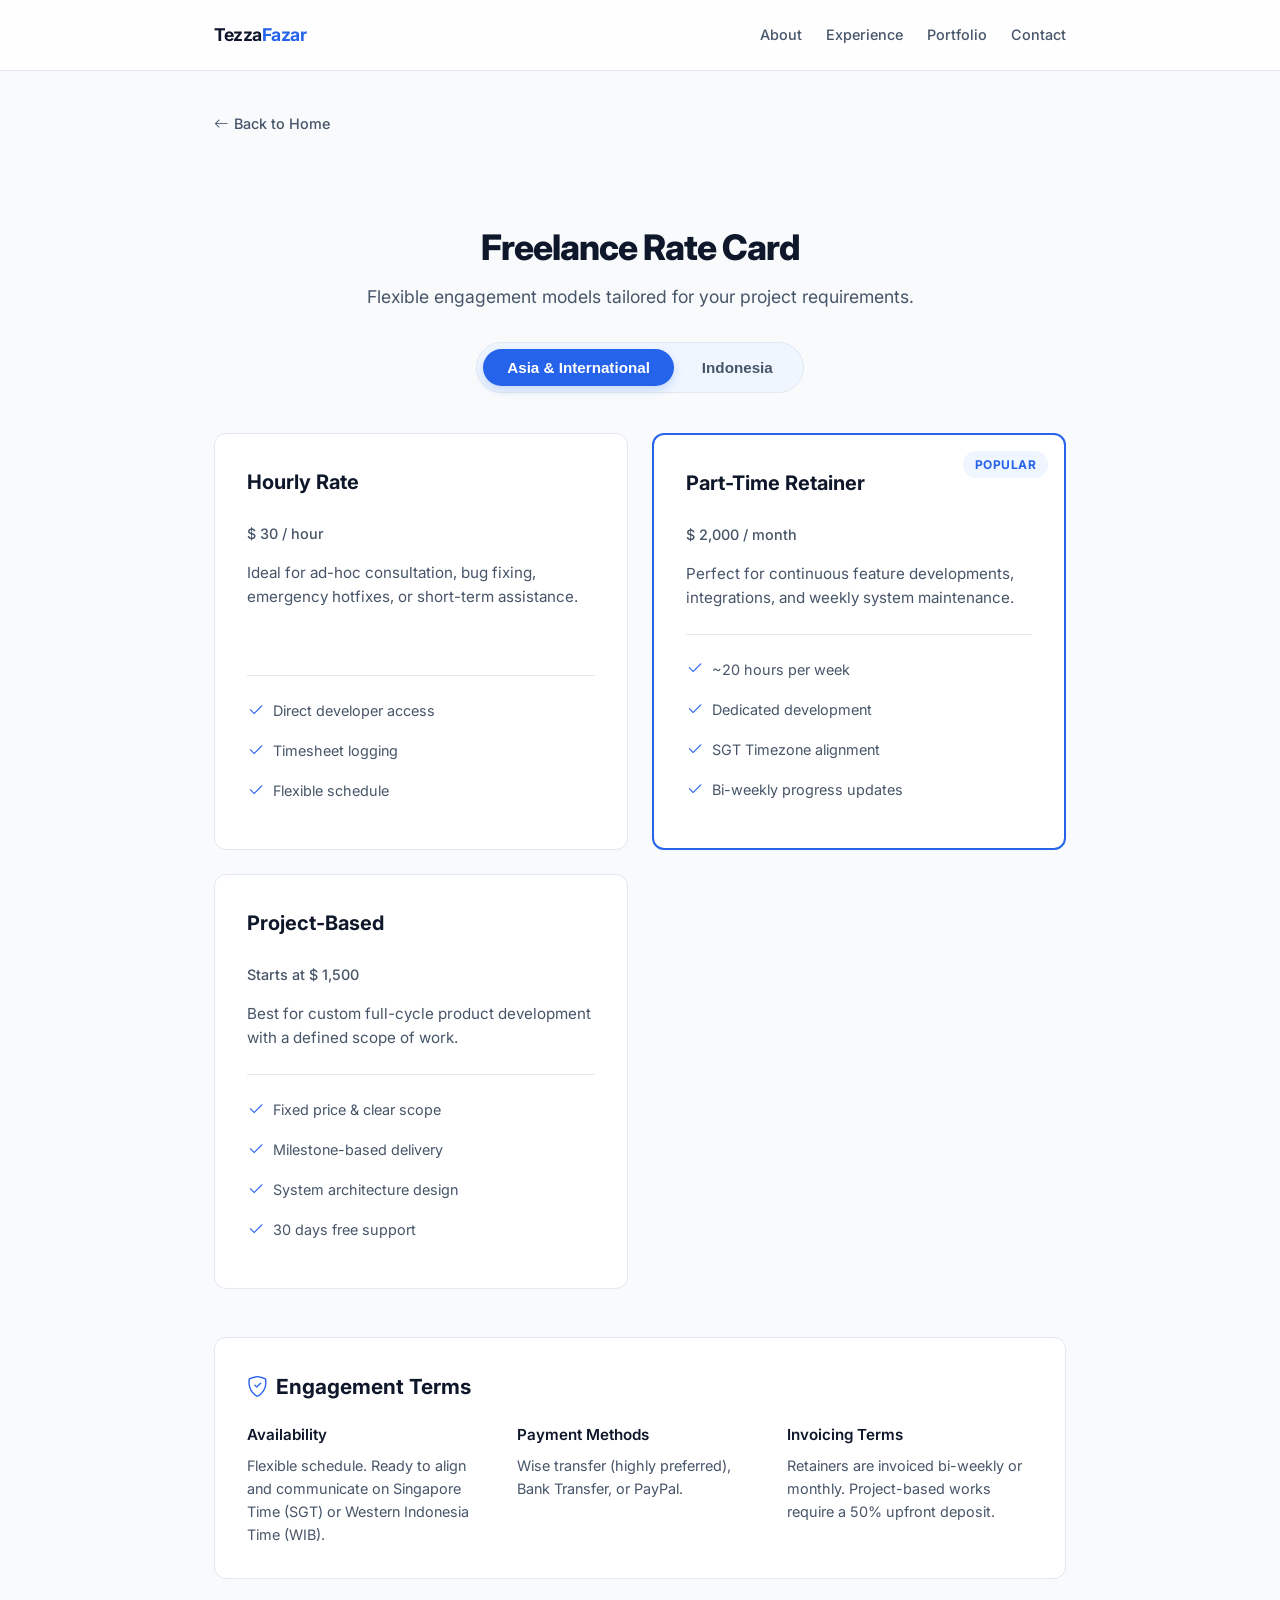
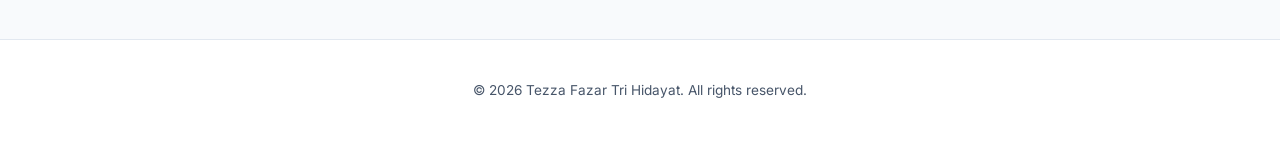
==== ratecard.html @ 1b805675 "Add interactive ratecard page with regional toggles (Indonesia & Asia/International)" ====
<!DOCTYPE html>
<html lang="en">

<head>
  <meta charset="utf-8">
  <meta content="width=device-width, initial-scale=1.0" name="viewport">

  <title>Rate Card | Tezza Fazar</title>
  <meta content="Freelance rates and engagement models for Tezza Fazar Tri Hidayat, Backend Software Engineer." name="description">

  <!-- Favicons -->
  <link href="assets/img/TF.png" rel="icon" type="image/png" />
  
  <!-- Google Fonts -->
  <link href="https://fonts.googleapis.com/css2?family=Inter:wght@300;400;500;600;700;800&display=swap" rel="stylesheet">

  <!-- Vendor CSS Files (for Icons) -->
  <link href="assets/vendor/bootstrap-icons/bootstrap-icons.css" rel="stylesheet">
  <link href="assets/vendor/boxicons/css/boxicons.min.css" rel="stylesheet">
  <link href="assets/vendor/remixicon/remixicon.css" rel="stylesheet">

  <!-- Main CSS File -->
  <link href="assets/css/style.css" rel="stylesheet">
  
  <style>
    .ratecard-header {
      padding: 60px 0 30px 0;
      text-align: center;
    }
    
    .ratecard-header h1 {
      font-size: 2.2rem;
      font-weight: 800;
      letter-spacing: -1px;
      margin-bottom: 8px;
    }
    
    .ratecard-header p {
      color: var(--text-muted);
      font-size: 1.1rem;
      max-width: 600px;
      margin: 0 auto;
    }

    /* Toggle Switch Wrapper */
    .toggle-container {
      display: flex;
      justify-content: center;
      margin-bottom: 40px;
    }

    .toggle-switch {
      background-color: var(--primary-light);
      border: 1px solid var(--border);
      padding: 6px;
      border-radius: 100px;
      display: flex;
      gap: 4px;
      position: relative;
    }

    .toggle-btn {
      border: none;
      background: none;
      padding: 10px 24px;
      font-size: 0.95rem;
      font-weight: 600;
      color: var(--text-muted);
      cursor: pointer;
      border-radius: 100px;
      transition: all 0.25s cubic-bezier(0.4, 0, 0.2, 1);
    }

    .toggle-btn.active {
      background-color: var(--primary);
      color: #ffffff;
      box-shadow: 0 4px 10px rgba(37, 99, 235, 0.2);
    }

    /* Pricing Section */
    .pricing-grid {
      display: grid;
      grid-template-columns: repeat(auto-fit, minmax(280px, 1fr));
      gap: 24px;
      margin-bottom: 48px;
    }

    .pricing-card {
      background-color: var(--bg-card);
      border: 1px solid var(--border);
      border-radius: var(--radius);
      padding: 32px;
      transition: all 0.3s ease;
      display: flex;
      flex-direction: column;
      position: relative;
      overflow: hidden;
    }

    .pricing-card:hover {
      transform: translateY(-4px);
      border-color: var(--primary);
      box-shadow: 0 12px 30px rgba(15, 23, 42, 0.05);
    }

    .pricing-card.popular {
      border: 2px solid var(--primary);
    }

    .popular-tag {
      position: absolute;
      top: 16px;
      right: 16px;
      background-color: var(--primary-light);
      color: var(--primary);
      font-size: 0.75rem;
      font-weight: 700;
      padding: 4px 12px;
      border-radius: 100px;
      text-transform: uppercase;
      letter-spacing: 0.5px;
    }

    .pricing-card h3 {
      font-size: 1.25rem;
      font-weight: 700;
      margin-bottom: 8px;
    }

    .pricing-card .price {
      font-size: 2rem;
      font-weight: 800;
      letter-spacing: -1px;
      color: var(--text-main);
      margin: 16px 0;
      display: flex;
      align-items: baseline;
      gap: 4px;
    }

    .pricing-card .price span {
      font-size: 0.9rem;
      font-weight: 500;
      color: var(--text-muted);
      letter-spacing: 0;
    }

    .pricing-card p.description {
      color: var(--text-muted);
      font-size: 0.95rem;
      margin-bottom: 24px;
      flex-grow: 1;
    }

    .pricing-card ul {
      list-style: none;
      padding: 0;
      margin: 0;
      border-top: 1px solid var(--border);
      padding-top: 20px;
    }

    .pricing-card ul li {
      font-size: 0.9rem;
      color: var(--text-muted);
      margin-bottom: 12px;
      display: flex;
      align-items: center;
      gap: 8px;
    }

    .pricing-card ul li i {
      color: var(--primary);
      font-size: 1.1rem;
    }

    /* Info Info Section */
    .terms-section {
      background-color: var(--bg-card);
      border: 1px solid var(--border);
      border-radius: var(--radius);
      padding: 32px;
      margin-bottom: 60px;
    }

    .terms-section h3 {
      font-size: 1.3rem;
      font-weight: 700;
      margin-bottom: 20px;
      display: flex;
      align-items: center;
      gap: 8px;
    }

    .terms-section h3 i {
      color: var(--primary);
    }

    .terms-grid {
      display: grid;
      grid-template-columns: repeat(auto-fit, minmax(220px, 1fr));
      gap: 24px;
    }

    .term-item h4 {
      font-size: 0.95rem;
      font-weight: 600;
      margin-bottom: 6px;
    }

    .term-item p {
      font-size: 0.9rem;
      color: var(--text-muted);
    }

    .back-btn {
      display: inline-flex;
      align-items: center;
      gap: 6px;
      font-size: 0.9rem;
      font-weight: 500;
      color: var(--text-muted);
      margin-bottom: 24px;
      transition: color 0.2s;
    }

    .back-btn:hover {
      color: var(--primary);
    }
  </style>
</head>

<body>

  <!-- ======= Header ======= -->
  <header>
    <div class="container nav-container">
      <a href="index.html" class="logo">Tezza<span>Fazar</span></a>
      <ul class="nav-links">
        <li><a class="nav-link" href="index.html#about">About</a></li>
        <li><a class="nav-link" href="index.html#resume">Experience</a></li>
        <li><a class="nav-link" href="index.html#portfolio">Portfolio</a></li>
        <li><a class="nav-link" href="index.html#contact">Contact</a></li>
      </ul>
    </div>
  </header>

  <main class="container" style="padding-top: 40px;">
    
    <a href="index.html" class="back-btn">
      <i class="bi bi-arrow-left"></i> Back to Home
    </a>

    <!-- Header -->
    <div class="ratecard-header">
      <h1>Freelance Rate Card</h1>
      <p>Flexible engagement models tailored for your project requirements.</p>
    </div>

    <!-- Region Toggle Switch -->
    <div class="toggle-container">
      <div class="toggle-switch">
        <button class="toggle-btn active" id="btn-asia" onclick="setRegion('asia')">Asia & International</button>
        <button class="toggle-btn" id="btn-id" onclick="setRegion('id')">Indonesia</button>
      </div>
    </div>

    <!-- Pricing Grid -->
    <div class="pricing-grid">
      <!-- Hourly -->
      <div class="pricing-card">
        <h3>Hourly Rate</h3>
        <div class="price">
          <span class="currency">$</span><span class="amount" id="price-hourly">30</span>
          <span class="period">/ hour</span>
        </div>
        <p class="description">Ideal for ad-hoc consultation, bug fixing, emergency hotfixes, or short-term assistance.</p>
        <ul>
          <li><i class="bi bi-check2"></i> <span id="lbl-h1">Direct developer access</span></li>
          <li><i class="bi bi-check2"></i> <span id="lbl-h2">Timesheet logging</span></li>
          <li><i class="bi bi-check2"></i> <span id="lbl-h3">Flexible schedule</span></li>
        </ul>
      </div>

      <!-- Part-Time Retainer -->
      <div class="pricing-card popular">
        <div class="popular-tag">Popular</div>
        <h3>Part-Time Retainer</h3>
        <div class="price">
          <span class="currency">$</span><span class="amount" id="price-parttime">2,000</span>
          <span class="period">/ month</span>
        </div>
        <p class="description">Perfect for continuous feature developments, integrations, and weekly system maintenance.</p>
        <ul>
          <li><i class="bi bi-check2"></i> <span id="lbl-p1">~20 hours per week</span></li>
          <li><i class="bi bi-check2"></i> <span id="lbl-p2">Dedicated development</span></li>
          <li><i class="bi bi-check2"></i> <span id="lbl-p3">SGT Timezone alignment</span></li>
          <li><i class="bi bi-check2"></i> <span id="lbl-p4">Bi-weekly progress updates</span></li>
        </ul>
      </div>

      <!-- Project-Based -->
      <div class="pricing-card">
        <h3>Project-Based</h3>
        <div class="price">
          <span class="currency">Starts at $</span><span class="amount" id="price-project">1,500</span>
          <span class="period"></span>
        </div>
        <p class="description">Best for custom full-cycle product development with a defined scope of work.</p>
        <ul>
          <li><i class="bi bi-check2"></i> <span id="lbl-f1">Fixed price & clear scope</span></li>
          <li><i class="bi bi-check2"></i> <span id="lbl-f2">Milestone-based delivery</span></li>
          <li><i class="bi bi-check2"></i> <span id="lbl-f3">System architecture design</span></li>
          <li><i class="bi bi-check2"></i> <span id="lbl-f4">30 days free support</span></li>
        </ul>
      </div>
    </div>

    <!-- Engagement Terms -->
    <div class="terms-section">
      <h3><i class="bi bi-shield-check"></i> Engagement Terms</h3>
      <div class="terms-grid">
        <div class="term-item">
          <h4>Availability</h4>
          <p id="term-avail">Flexible schedule. Ready to align and communicate on Singapore Time (SGT) or Western Indonesia Time (WIB).</p>
        </div>
        <div class="term-item">
          <h4>Payment Methods</h4>
          <p id="term-pay">Wise transfer (highly preferred), Bank Transfer, or PayPal.</p>
        </div>
        <div class="term-item">
          <h4>Invoicing Terms</h4>
          <p id="term-invoice">Retainers are invoiced bi-weekly or monthly. Project-based works require a 50% upfront deposit.</p>
        </div>
      </div>
    </div>

  </main>

  <!-- ======= Footer ======= -->
  <footer style="margin-top: auto;">
    <div class="container">
      <p>&copy; 2026 Tezza Fazar Tri Hidayat. All rights reserved.</p>
    </div>
  </footer>

  <script>
    const data = {
      asia: {
        currency: "$",
        hourly: "30",
        parttime: "2,000",
        project: "1,500",
        lblH1: "Direct developer access",
        lblH2: "Timesheet logging",
        lblH3: "Flexible schedule",
        lblP1: "~20 hours per week",
        lblP2: "Dedicated development",
        lblP3: "SGT Timezone alignment",
        lblP4: "Bi-weekly progress updates",
        lblF1: "Fixed price & clear scope",
        lblF2: "Milestone-based delivery",
        lblF3: "System architecture design",
        lblF4: "30 days free support",
        termAvail: "Flexible schedule. Ready to align and communicate on Singapore Time (SGT) or Western Indonesian Time (WIB).",
        termPay: "Wise transfer (highly preferred), Local Bank Transfer (SGD/USD), or PayPal.",
        termInvoice: "Retainers are invoiced bi-weekly or monthly. Project-based works require a 50% upfront deposit."
      },
      id: {
        currency: "Rp",
        hourly: "250.000",
        parttime: "15.000.000",
        project: "10.000.000",
        lblH1: "Akses langsung developer",
        lblH2: "Laporan jam kerja (Timesheet)",
        lblH3: "Jadwal kerja fleksibel",
        lblP1: "~20 jam per minggu",
        lblP2: "Dukungan berkelanjutan",
        lblP3: "WIB Timezone alignment",
        lblP4: "Laporan progres dwi-mingguan",
        lblF1: "Harga tetap & lingkup jelas",
        lblF2: "Pengiriman berbasis milestone",
        lblF3: "Desain arsitektur sistem",
        lblF4: "Garansi dukungan gratis 30 hari",
        termAvail: "Jadwal fleksibel. Siap berkolaborasi sesuai jam kerja Indonesia Barat (WIB).",
        termPay: "Transfer Bank Lokal (BCA/Mandiri) atau QRIS.",
        termInvoice: "Model retainer ditagih dwi-mingguan/bulanan. Project-based membutuhkan DP 50% di awal."
      }
    };

    function setRegion(region) {
      // Toggle active classes on buttons
      document.getElementById('btn-asia').classList.toggle('active', region === 'asia');
      document.getElementById('btn-id').classList.toggle('active', region === 'id');

      // Update currency and prices
      const currencyElements = document.querySelectorAll('.price .currency');
      currencyElements.forEach((el, index) => {
        if (index === 2) { // Project-based prefix currency
          el.innerText = region === 'asia' ? 'Starts at $' : 'Mulai Rp ';
        } else {
          el.innerText = data[region].currency + " ";
        }
      });
      
      document.getElementById('price-hourly').innerText = data[region].hourly;
      document.getElementById('price-parttime').innerText = data[region].parttime;
      document.getElementById('price-project').innerText = data[region].project;

      // Update card list labels
      document.getElementById('lbl-h1').innerText = data[region].lblH1;
      document.getElementById('lbl-h2').innerText = data[region].lblH2;
      document.getElementById('lbl-h3').innerText = data[region].lblH3;
      document.getElementById('lbl-p1').innerText = data[region].lblP1;
      document.getElementById('lbl-p2').innerText = data[region].lblP2;
      document.getElementById('lbl-p3').innerText = data[region].lblP3;
      document.getElementById('lbl-p4').innerText = data[region].lblP4;
      document.getElementById('lbl-f1').innerText = data[region].lblF1;
      document.getElementById('lbl-f2').innerText = data[region].lblF2;
      document.getElementById('lbl-f3').innerText = data[region].lblF3;
      document.getElementById('lbl-f4').innerText = data[region].lblF4;

      // Update terms details
      document.getElementById('term-avail').innerText = data[region].termAvail;
      document.getElementById('term-pay').innerText = data[region].termPay;
      document.getElementById('term-invoice').innerText = data[region].termInvoice;
    }
  </script>
</body>

</html>
---- assets/css/style.css ----
html {
  scroll-behavior: smooth;
  scroll-padding-top: 90px; /* Offset for sticky header (70px header + 20px padding) */
}

:root {
  --bg-main: #f8fafc;
  --bg-card: #ffffff;
  --text-main: #0f172a;
  --text-muted: #475569;
  --primary: #2563eb; /* Royal Blue */
  --primary-light: #eff6ff;
  --border: #e2e8f0;
  --border-hover: #cbd5e1;
  --radius: 12px;
  --font-sans: 'Inter', -apple-system, BlinkMacSystemFont, "Segoe UI", Roboto, sans-serif;
}

* {
  box-sizing: border-box;
  margin: 0;
  padding: 0;
}

body {
  font-family: var(--font-sans);
  background-color: var(--bg-main);
  color: var(--text-main);
  line-height: 1.6;
  -webkit-font-smoothing: antialiased;
}

a {
  color: inherit;
  text-decoration: none;
  transition: all 0.2s ease;
}

/* Container */
.container {
  max-width: 900px;
  margin: 0 auto;
  padding: 0 24px;
}

/* Header & Nav */
header {
  border-bottom: 1px solid var(--border);
  background-color: rgba(255, 255, 255, 0.8);
  backdrop-filter: blur(8px);
  position: sticky;
  top: 0;
  z-index: 100;
}

.nav-container {
  display: flex;
  justify-content: space-between;
  align-items: center;
  height: 70px;
}

.logo {
  font-size: 1.1rem;
  font-weight: 700;
  letter-spacing: -0.5px;
}

.logo span {
  color: var(--primary);
}

.nav-links {
  display: flex;
  gap: 24px;
  list-style: none;
}

.nav-link {
  font-size: 0.9rem;
  font-weight: 500;
  color: var(--text-muted);
}

.nav-link:hover, .nav-link.active {
  color: var(--primary);
}

/* Hero Section */
.hero {
  padding: 90px 0 60px 0;
}

.hero h1 {
  font-size: 2.8rem;
  font-weight: 800;
  letter-spacing: -1.5px;
  line-height: 1.15;
  margin-bottom: 16px;
}

.hero h2 {
  font-size: 1.35rem;
  font-weight: 500;
  color: var(--text-muted);
  margin-bottom: 24px;
}

.hero h2 span {
  color: var(--primary);
  font-weight: 600;
}

.hero p {
  font-size: 1.1rem;
  color: var(--text-muted);
  max-width: 680px;
  margin-bottom: 32px;
}

.social-links {
  display: flex;
  gap: 12px;
}

.social-btn {
  display: flex;
  align-items: center;
  justify-content: center;
  width: 40px;
  height: 40px;
  border-radius: 50%;
  border: 1px solid var(--border);
  background: var(--bg-card);
  color: var(--text-muted);
  font-size: 1.1rem;
}

.social-btn:hover {
  border-color: var(--primary);
  color: var(--primary);
  background: var(--primary-light);
  transform: translateY(-2px);
}

/* Section General */
section {
  padding: 60px 0;
}

.section-title {
  font-size: 1.5rem;
  font-weight: 700;
  letter-spacing: -0.5px;
  margin-bottom: 32px;
  display: flex;
  align-items: center;
  gap: 8px;
}

.section-title::after {
  content: "";
  flex-grow: 1;
  height: 1px;
  background-color: var(--border);
}

/* About / Expertise Grid */
.expertise-grid {
  display: grid;
  grid-template-columns: repeat(auto-fit, minmax(260px, 1fr));
  gap: 20px;
  margin-top: 24px;
}

.expertise-card {
  background: var(--bg-card);
  border: 1px solid var(--border);
  border-radius: var(--radius);
  padding: 24px;
  transition: all 0.2s ease;
}

.expertise-card:hover {
  border-color: var(--border-hover);
  box-shadow: 0 4px 12px rgba(0, 0, 0, 0.03);
}

.expertise-card i {
  font-size: 1.5rem;
  color: var(--primary);
  margin-bottom: 16px;
  display: inline-block;
}

.expertise-card h3 {
  font-size: 1.1rem;
  font-weight: 650;
  margin-bottom: 8px;
}

.expertise-card p {
  font-size: 0.9rem;
  color: var(--text-muted);
}

/* Experience / Timeline */
.timeline {
  display: flex;
  flex-direction: column;
  gap: 32px;
  position: relative;
}

.timeline::before {
  content: "";
  position: absolute;
  left: 16px;
  top: 8px;
  bottom: 8px;
  width: 1px;
  background-color: var(--border);
}

.timeline-item {
  position: relative;
  padding-left: 48px;
}

.timeline-marker {
  position: absolute;
  left: 10px;
  top: 6px;
  width: 13px;
  height: 13px;
  border-radius: 50%;
  background-color: var(--bg-main);
  border: 3px solid var(--primary);
  z-index: 2;
}

.timeline-header {
  display: flex;
  justify-content: space-between;
  align-items: flex-start;
  flex-wrap: wrap;
  gap: 8px;
  margin-bottom: 12px;
}

.timeline-title h3 {
  font-size: 1.15rem;
  font-weight: 700;
}

.timeline-title p {
  font-size: 0.95rem;
  color: var(--text-muted);
  font-weight: 500;
}

.timeline-date {
  font-size: 0.85rem;
  font-weight: 600;
  color: var(--primary);
  background-color: var(--primary-light);
  padding: 4px 12px;
  border-radius: 100px;
}

.timeline-content ul {
  list-style-type: none;
  display: flex;
  flex-direction: column;
  gap: 8px;
}

.timeline-content li {
  font-size: 0.95rem;
  color: var(--text-muted);
  position: relative;
  padding-left: 18px;
}

.timeline-content li::before {
  content: "•";
  position: absolute;
  left: 0;
  color: var(--primary);
  font-weight: bold;
}

/* Portfolio Grid */
.portfolio-filters {
  display: flex;
  gap: 8px;
  flex-wrap: wrap;
  margin-bottom: 24px;
}

.filter-btn {
  background: var(--bg-card);
  border: 1px solid var(--border);
  padding: 8px 16px;
  border-radius: 100px;
  font-size: 0.85rem;
  font-weight: 500;
  color: var(--text-muted);
  cursor: pointer;
  transition: all 0.2s ease;
}

.filter-btn:hover, .filter-btn.active {
  background-color: var(--primary);
  color: #ffffff;
  border-color: var(--primary);
}

.portfolio-grid {
  display: grid;
  grid-template-columns: repeat(auto-fit, minmax(280px, 1fr));
  gap: 20px;
}

.portfolio-card {
  background: var(--bg-card);
  border: 1px solid var(--border);
  border-radius: var(--radius);
  padding: 24px;
  display: flex;
  flex-direction: column;
  height: 100%;
  transition: all 0.2s ease;
}

.portfolio-card:hover {
  border-color: var(--border-hover);
  box-shadow: 0 6px 16px rgba(0, 0, 0, 0.04);
  transform: translateY(-2px);
}

.portfolio-card h3 {
  font-size: 1.15rem;
  font-weight: 700;
  margin-bottom: 8px;
}

.portfolio-card p {
  font-size: 0.9rem;
  color: var(--text-muted);
  flex-grow: 1;
  margin-bottom: 20px;
}

.portfolio-tags {
  display: flex;
  flex-wrap: wrap;
  gap: 6px;
}

.portfolio-tag {
  font-size: 0.75rem;
  font-weight: 600;
  background-color: var(--bg-main);
  border: 1px solid var(--border);
  color: var(--text-muted);
  padding: 4px 10px;
  border-radius: 4px;
  text-transform: uppercase;
}

/* Contact Section */
.contact-grid {
  display: grid;
  grid-template-columns: repeat(auto-fit, minmax(220px, 1fr));
  gap: 20px;
}

.contact-card {
  background: var(--bg-card);
  border: 1px solid var(--border);
  border-radius: var(--radius);
  padding: 24px;
  text-align: center;
  transition: all 0.2s ease;
}

.contact-card:hover {
  border-color: var(--border-hover);
  box-shadow: 0 4px 12px rgba(0, 0, 0, 0.03);
}

.contact-card i {
  font-size: 1.5rem;
  color: var(--primary);
  margin-bottom: 12px;
  display: inline-block;
}

.contact-card h3 {
  font-size: 1rem;
  font-weight: 600;
  margin-bottom: 4px;
}

.contact-card p {
  font-size: 0.9rem;
  color: var(--text-muted);
}

/* Footer */
footer {
  border-top: 1px solid var(--border);
  padding: 40px 0;
  background: var(--bg-card);
  text-align: center;
  font-size: 0.85rem;
  color: var(--text-muted);
}

/* Responsive */
@media (max-width: 768px) {
  .hero h1 {
    font-size: 2.2rem;
  }
  .timeline::before {
    left: 12px;
  }
  .timeline-item {
    padding-left: 36px;
  }
  .timeline-marker {
    left: 6px;
  }
  .timeline-header {
    flex-direction: column;
    align-items: flex-start;
    gap: 4px;
  }
  .timeline-date {
    align-self: flex-start;
  }
}
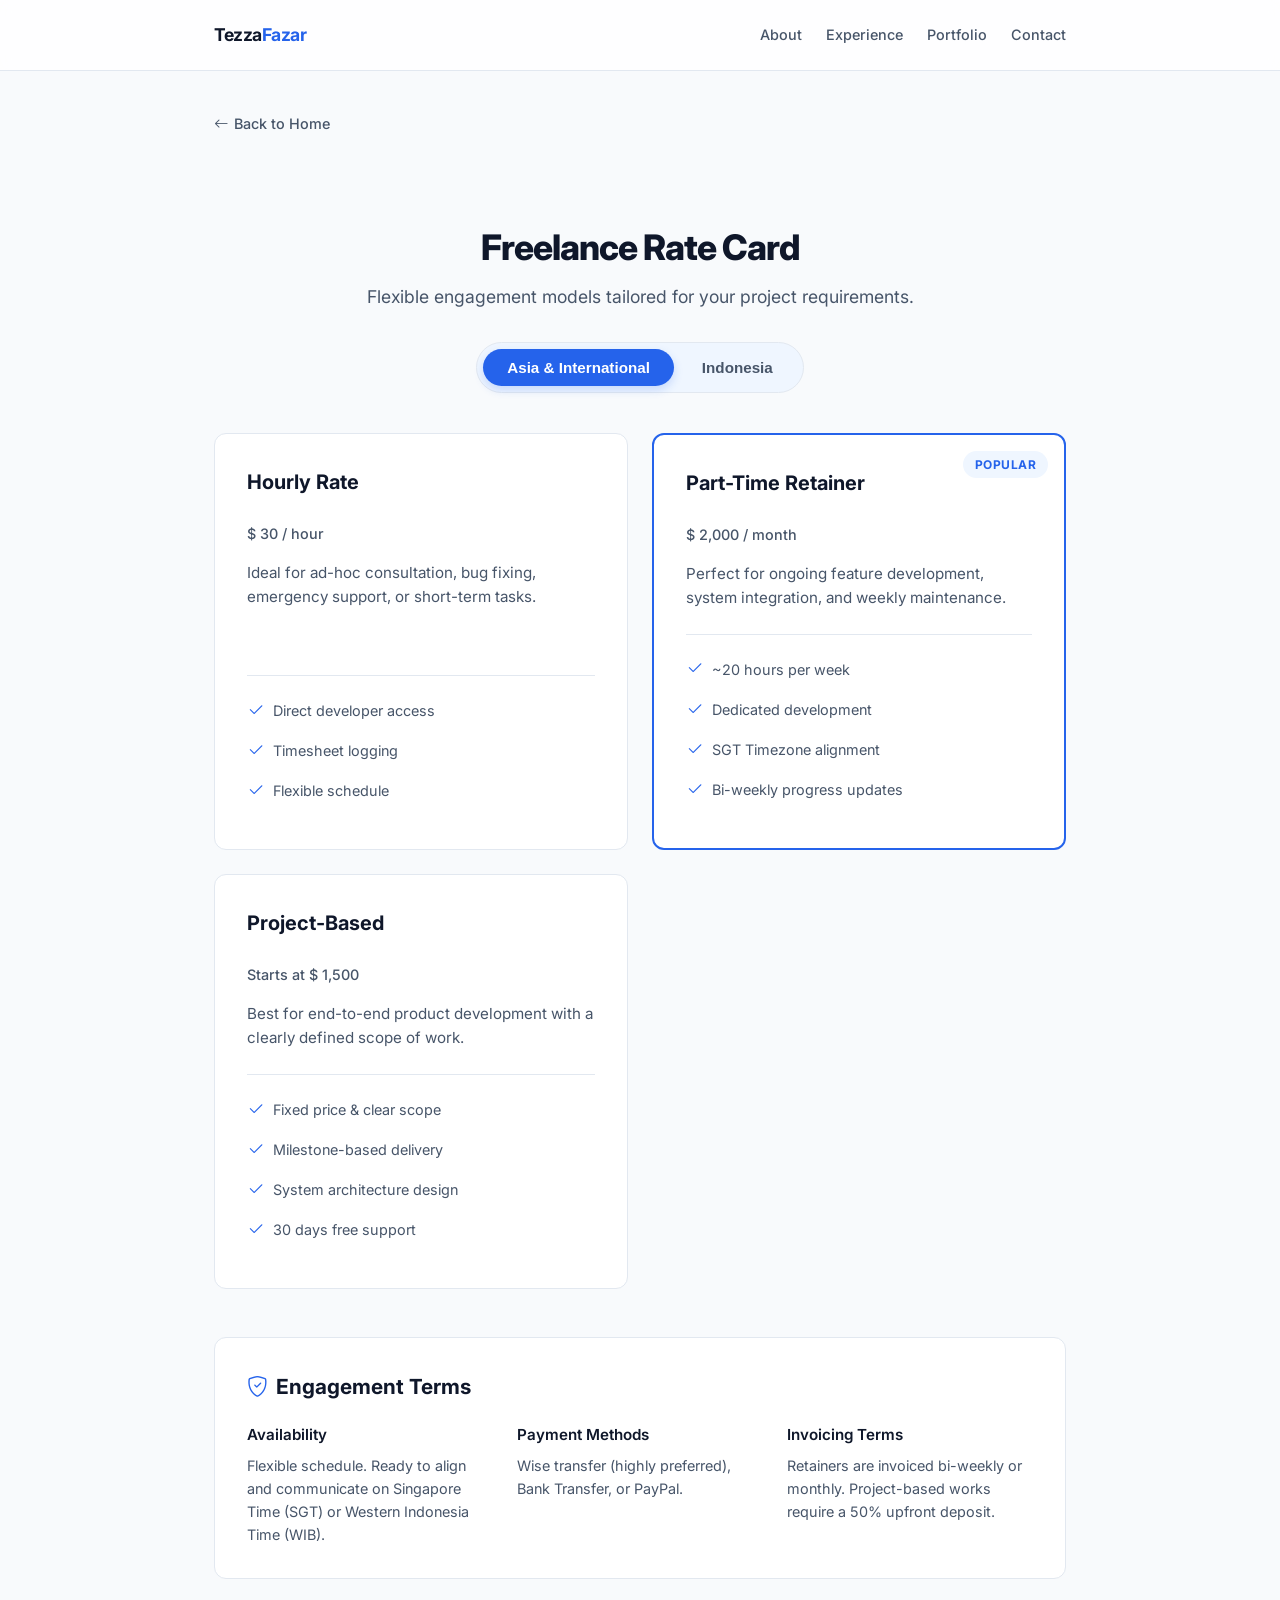
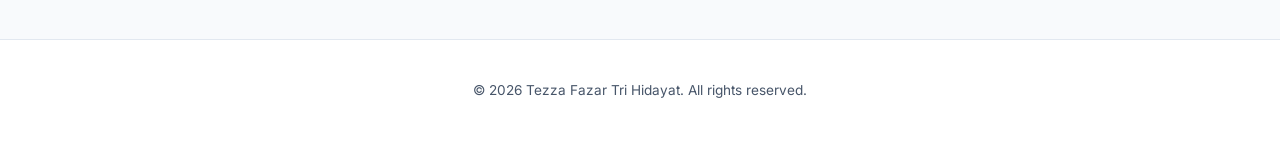
==== commit 70d44904: "Align card dividers using flexbox and translate descriptions dynamically" ====
--- a/ratecard.html
+++ b/ratecard.html
@@ -149,13 +149,12 @@
       color: var(--text-muted);
       font-size: 0.95rem;
       margin-bottom: 24px;
-      flex-grow: 1;
     }
 
     .pricing-card ul {
       list-style: none;
       padding: 0;
-      margin: 0;
+      margin-top: auto;
       border-top: 1px solid var(--border);
       padding-top: 20px;
     }
@@ -274,7 +273,7 @@
           <span class="currency">$</span><span class="amount" id="price-hourly">30</span>
           <span class="period">/ hour</span>
         </div>
-        <p class="description">Ideal for ad-hoc consultation, bug fixing, emergency hotfixes, or short-term assistance.</p>
+        <p class="description" id="desc-hourly">Ideal for ad-hoc consultation, bug fixing, emergency support, or short-term tasks.</p>
         <ul>
           <li><i class="bi bi-check2"></i> <span id="lbl-h1">Direct developer access</span></li>
           <li><i class="bi bi-check2"></i> <span id="lbl-h2">Timesheet logging</span></li>
@@ -290,7 +289,7 @@
           <span class="currency">$</span><span class="amount" id="price-parttime">2,000</span>
           <span class="period">/ month</span>
         </div>
-        <p class="description">Perfect for continuous feature developments, integrations, and weekly system maintenance.</p>
+        <p class="description" id="desc-parttime">Perfect for ongoing feature development, system integration, and weekly maintenance.</p>
         <ul>
           <li><i class="bi bi-check2"></i> <span id="lbl-p1">~20 hours per week</span></li>
           <li><i class="bi bi-check2"></i> <span id="lbl-p2">Dedicated development</span></li>
@@ -306,7 +305,7 @@
           <span class="currency">Starts at $</span><span class="amount" id="price-project">1,500</span>
           <span class="period"></span>
         </div>
-        <p class="description">Best for custom full-cycle product development with a defined scope of work.</p>
+        <p class="description" id="desc-project">Best for end-to-end product development with a clearly defined scope of work.</p>
         <ul>
           <li><i class="bi bi-check2"></i> <span id="lbl-f1">Fixed price & clear scope</span></li>
           <li><i class="bi bi-check2"></i> <span id="lbl-f2">Milestone-based delivery</span></li>
@@ -351,6 +350,9 @@
         hourly: "30",
         parttime: "2,000",
         project: "1,500",
+        descHourly: "Ideal for ad-hoc consultation, bug fixing, emergency support, or short-term tasks.",
+        descParttime: "Perfect for ongoing feature development, system integration, and weekly maintenance.",
+        descProject: "Best for end-to-end product development with a clearly defined scope of work.",
         lblH1: "Direct developer access",
         lblH2: "Timesheet logging",
         lblH3: "Flexible schedule",
@@ -371,6 +373,9 @@
         hourly: "250.000",
         parttime: "15.000.000",
         project: "10.000.000",
+        descHourly: "Cocok untuk konsultasi ad-hoc, perbaikan bug, penanganan darurat, atau tugas jangka pendek.",
+        descParttime: "Sangat pas untuk pengembangan fitur berkelanjutan, integrasi sistem, dan pemeliharaan rutin.",
+        descProject: "Terbaik untuk pengembangan produk lengkap dari awal dengan ruang lingkup yang jelas.",
         lblH1: "Akses langsung developer",
         lblH2: "Laporan jam kerja (Timesheet)",
         lblH3: "Jadwal kerja fleksibel",
@@ -407,6 +412,11 @@
       document.getElementById('price-parttime').innerText = data[region].parttime;
       document.getElementById('price-project').innerText = data[region].project;
 
+      // Update descriptions
+      document.getElementById('desc-hourly').innerText = data[region].descHourly;
+      document.getElementById('desc-parttime').innerText = data[region].descParttime;
+      document.getElementById('desc-project').innerText = data[region].descProject;
+
       // Update card list labels
       document.getElementById('lbl-h1').innerText = data[region].lblH1;
       document.getElementById('lbl-h2').innerText = data[region].lblH2;
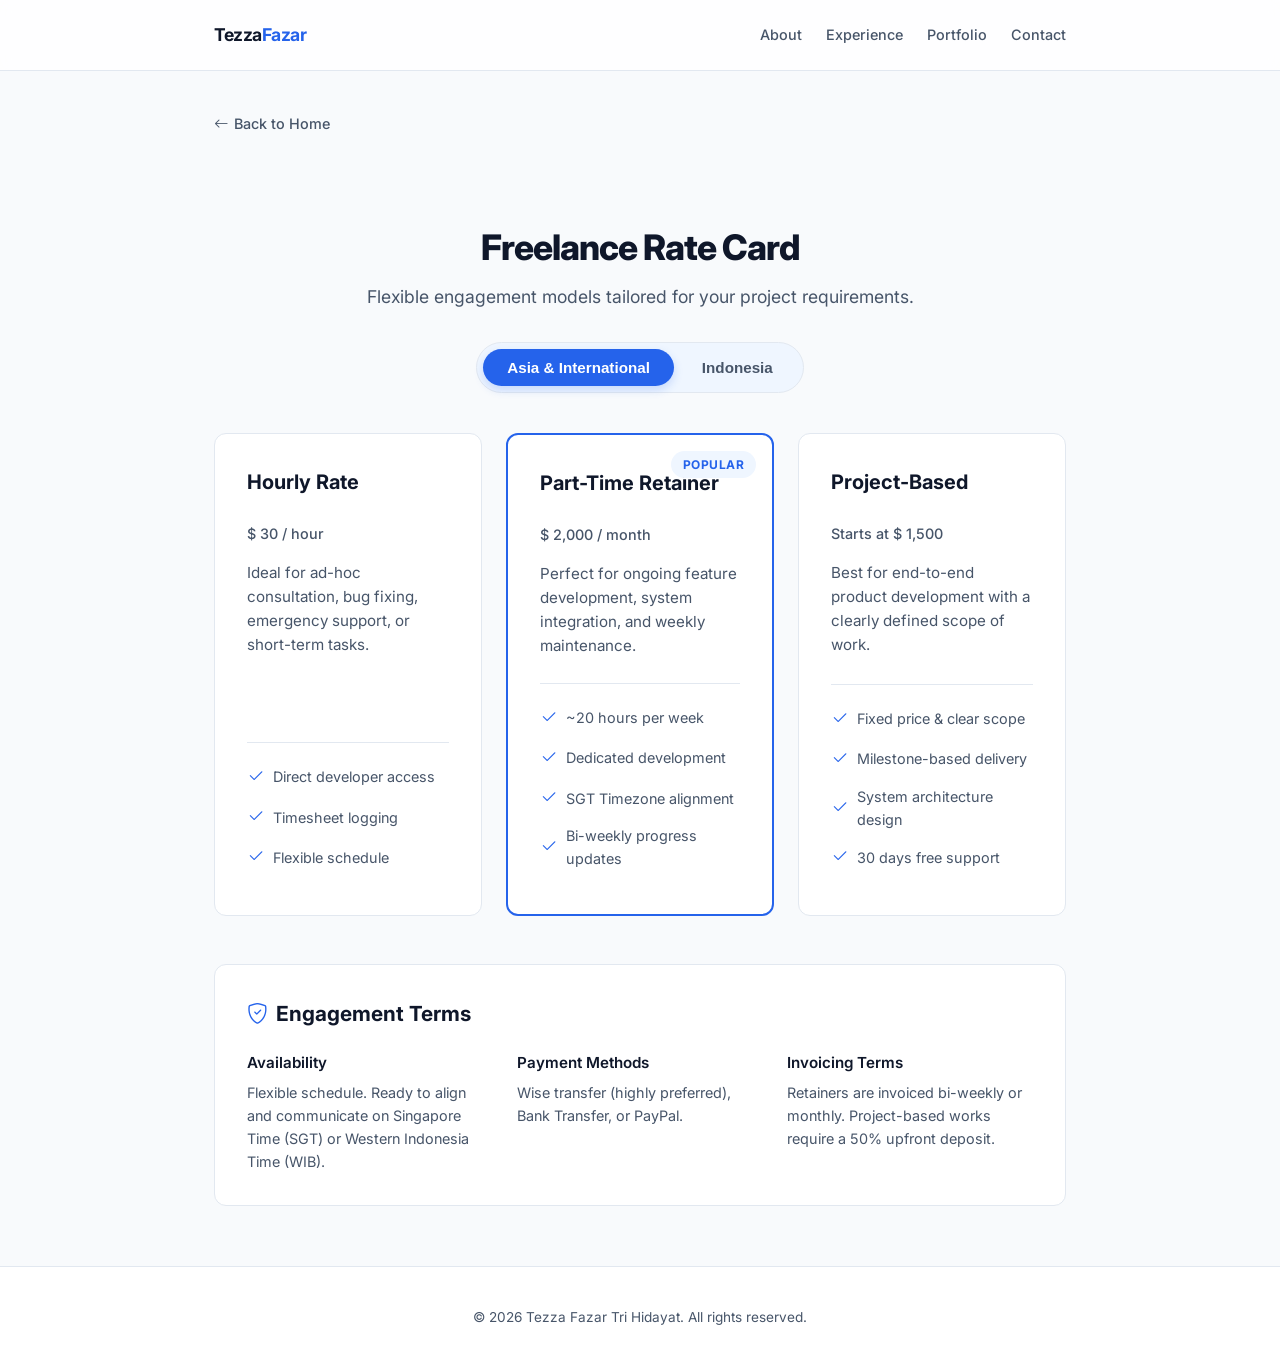
==== commit c66adf43: "Fix card alignment and layout wrap using card-top wrapper and media query" ====
--- a/ratecard.html
+++ b/ratecard.html
@@ -77,12 +77,17 @@
       box-shadow: 0 4px 10px rgba(37, 99, 235, 0.2);
     }
 
-    /* Pricing Section */
     .pricing-grid {
       display: grid;
       grid-template-columns: repeat(auto-fit, minmax(280px, 1fr));
       gap: 24px;
       margin-bottom: 48px;
+    }
+
+    @media (min-width: 768px) {
+      .pricing-grid {
+        grid-template-columns: repeat(3, 1fr);
+      }
     }
 
     .pricing-card {
@@ -145,6 +150,12 @@
       letter-spacing: 0;
     }
 
+    .card-top {
+      display: flex;
+      flex-direction: column;
+      flex-grow: 1;
+    }
+
     .pricing-card p.description {
       color: var(--text-muted);
       font-size: 0.95rem;
@@ -154,7 +165,6 @@
     .pricing-card ul {
       list-style: none;
       padding: 0;
-      margin-top: auto;
       border-top: 1px solid var(--border);
       padding-top: 20px;
     }
@@ -268,12 +278,14 @@
     <div class="pricing-grid">
       <!-- Hourly -->
       <div class="pricing-card">
-        <h3>Hourly Rate</h3>
-        <div class="price">
-          <span class="currency">$</span><span class="amount" id="price-hourly">30</span>
-          <span class="period">/ hour</span>
-        </div>
-        <p class="description" id="desc-hourly">Ideal for ad-hoc consultation, bug fixing, emergency support, or short-term tasks.</p>
+        <div class="card-top">
+          <h3>Hourly Rate</h3>
+          <div class="price">
+            <span class="currency">$</span><span class="amount" id="price-hourly">30</span>
+            <span class="period">/ hour</span>
+          </div>
+          <p class="description" id="desc-hourly">Ideal for ad-hoc consultation, bug fixing, emergency support, or short-term tasks.</p>
+        </div>
         <ul>
           <li><i class="bi bi-check2"></i> <span id="lbl-h1">Direct developer access</span></li>
           <li><i class="bi bi-check2"></i> <span id="lbl-h2">Timesheet logging</span></li>
@@ -284,12 +296,14 @@
       <!-- Part-Time Retainer -->
       <div class="pricing-card popular">
         <div class="popular-tag">Popular</div>
-        <h3>Part-Time Retainer</h3>
-        <div class="price">
-          <span class="currency">$</span><span class="amount" id="price-parttime">2,000</span>
-          <span class="period">/ month</span>
-        </div>
-        <p class="description" id="desc-parttime">Perfect for ongoing feature development, system integration, and weekly maintenance.</p>
+        <div class="card-top">
+          <h3>Part-Time Retainer</h3>
+          <div class="price">
+            <span class="currency">$</span><span class="amount" id="price-parttime">2,000</span>
+            <span class="period">/ month</span>
+          </div>
+          <p class="description" id="desc-parttime">Perfect for ongoing feature development, system integration, and weekly maintenance.</p>
+        </div>
         <ul>
           <li><i class="bi bi-check2"></i> <span id="lbl-p1">~20 hours per week</span></li>
           <li><i class="bi bi-check2"></i> <span id="lbl-p2">Dedicated development</span></li>
@@ -300,12 +314,14 @@
 
       <!-- Project-Based -->
       <div class="pricing-card">
-        <h3>Project-Based</h3>
-        <div class="price">
-          <span class="currency">Starts at $</span><span class="amount" id="price-project">1,500</span>
-          <span class="period"></span>
-        </div>
-        <p class="description" id="desc-project">Best for end-to-end product development with a clearly defined scope of work.</p>
+        <div class="card-top">
+          <h3>Project-Based</h3>
+          <div class="price">
+            <span class="currency">Starts at $</span><span class="amount" id="price-project">1,500</span>
+            <span class="period"></span>
+          </div>
+          <p class="description" id="desc-project">Best for end-to-end product development with a clearly defined scope of work.</p>
+        </div>
         <ul>
           <li><i class="bi bi-check2"></i> <span id="lbl-f1">Fixed price & clear scope</span></li>
           <li><i class="bi bi-check2"></i> <span id="lbl-f2">Milestone-based delivery</span></li>
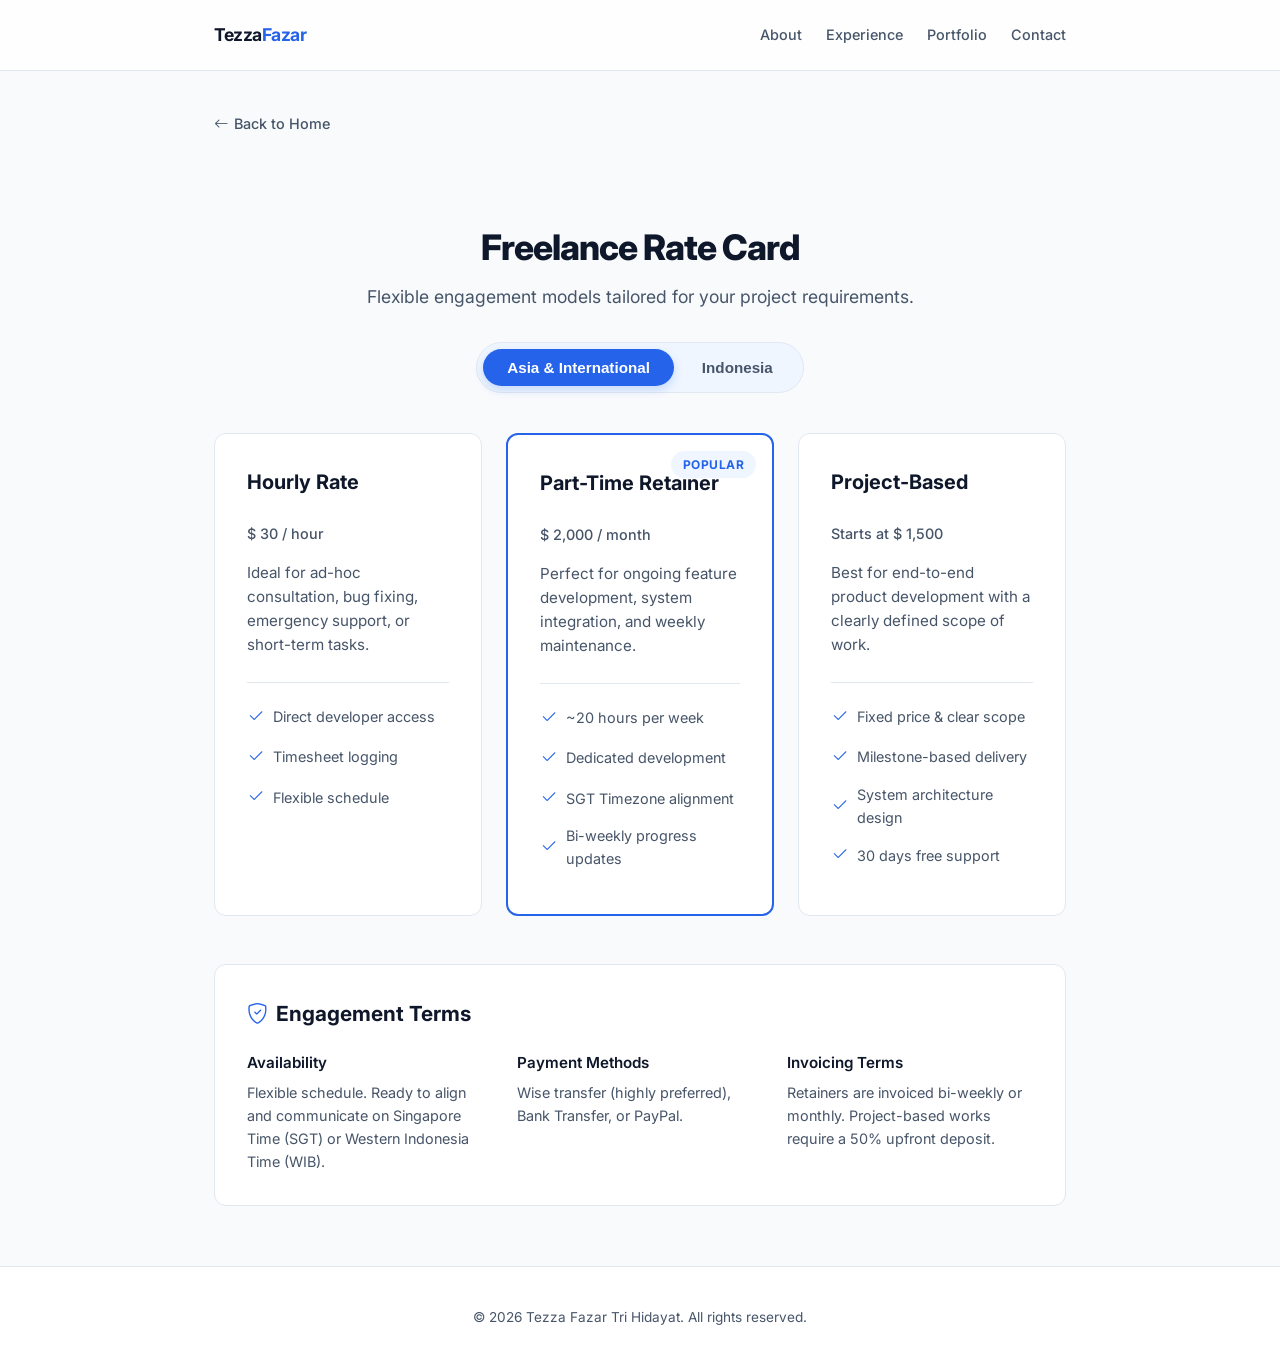
==== commit c7c350d4: "Align card dividers by moving flex-grow to the ul element" ====
--- a/ratecard.html
+++ b/ratecard.html
@@ -153,7 +153,6 @@
     .card-top {
       display: flex;
       flex-direction: column;
-      flex-grow: 1;
     }
 
     .pricing-card p.description {
@@ -165,6 +164,7 @@
     .pricing-card ul {
       list-style: none;
       padding: 0;
+      flex-grow: 1;
       border-top: 1px solid var(--border);
       padding-top: 20px;
     }
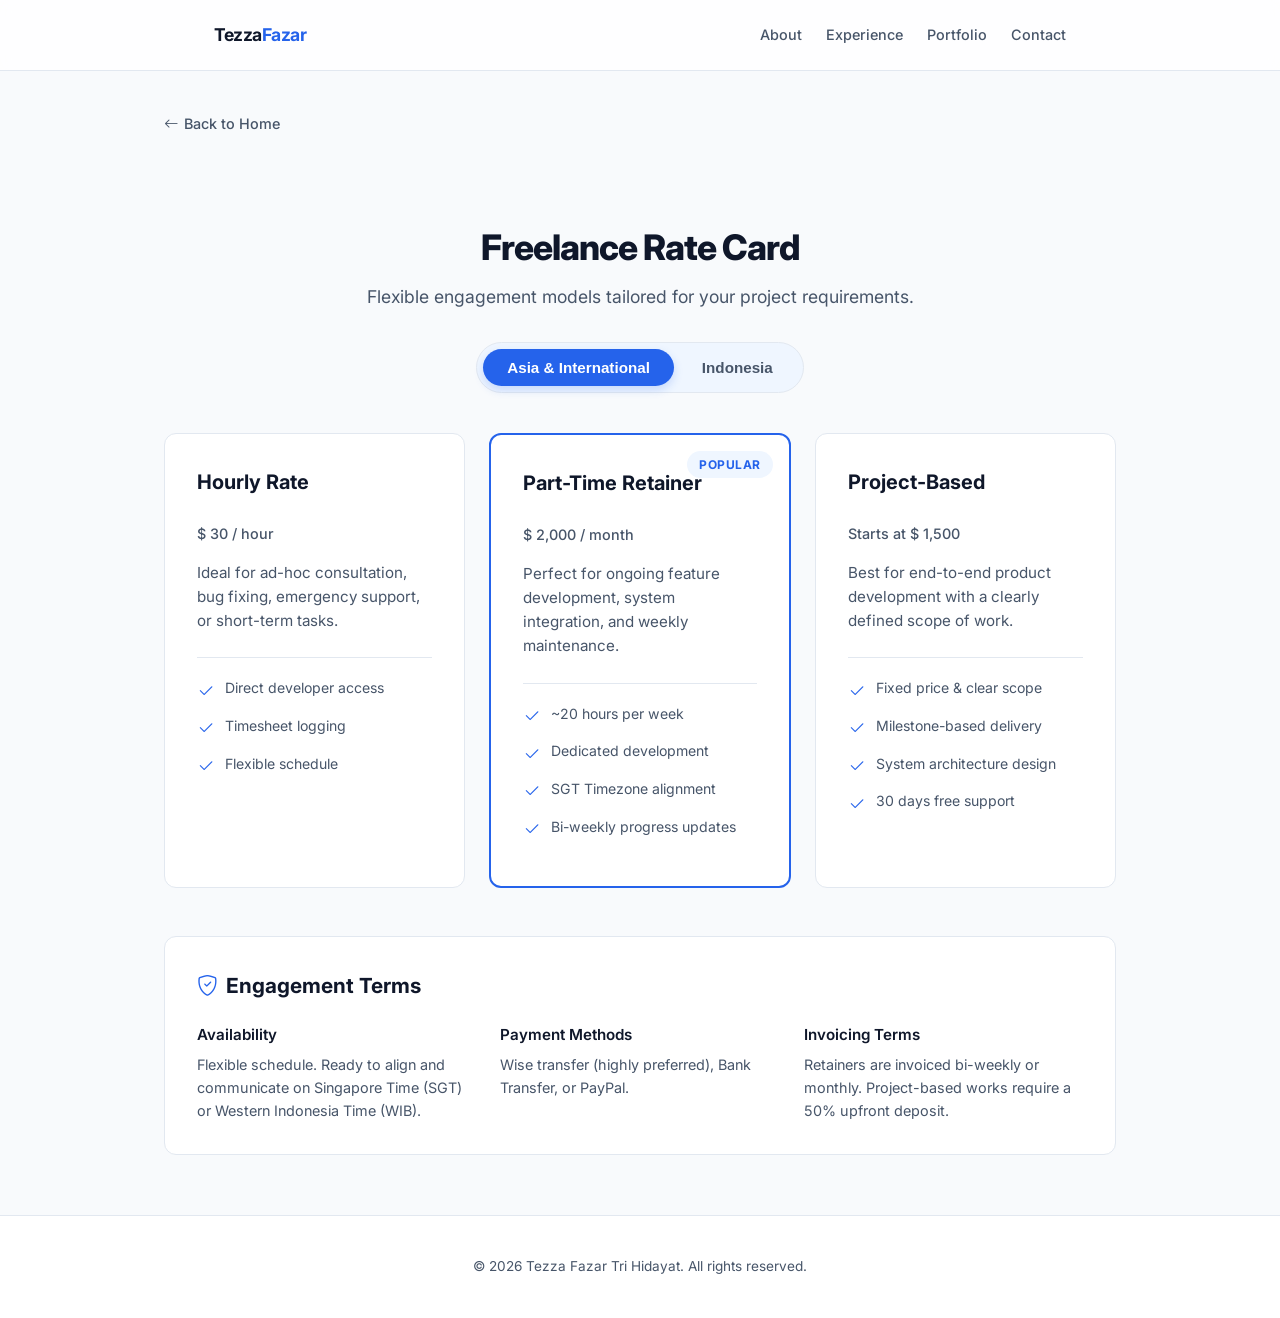
==== commit bea14a84: "Widen container and align list icons to top for neater multi-line text wrapping" ====
--- a/ratecard.html
+++ b/ratecard.html
@@ -169,18 +169,24 @@
       padding-top: 20px;
     }
 
+    main.container {
+      max-width: 1000px;
+    }
+
     .pricing-card ul li {
-      font-size: 0.9rem;
+      font-size: 0.88rem;
       color: var(--text-muted);
       margin-bottom: 12px;
       display: flex;
-      align-items: center;
-      gap: 8px;
+      align-items: flex-start;
+      gap: 10px;
+      line-height: 1.4;
     }
 
     .pricing-card ul li i {
       color: var(--primary);
       font-size: 1.1rem;
+      margin-top: 1px;
     }
 
     /* Info Info Section */
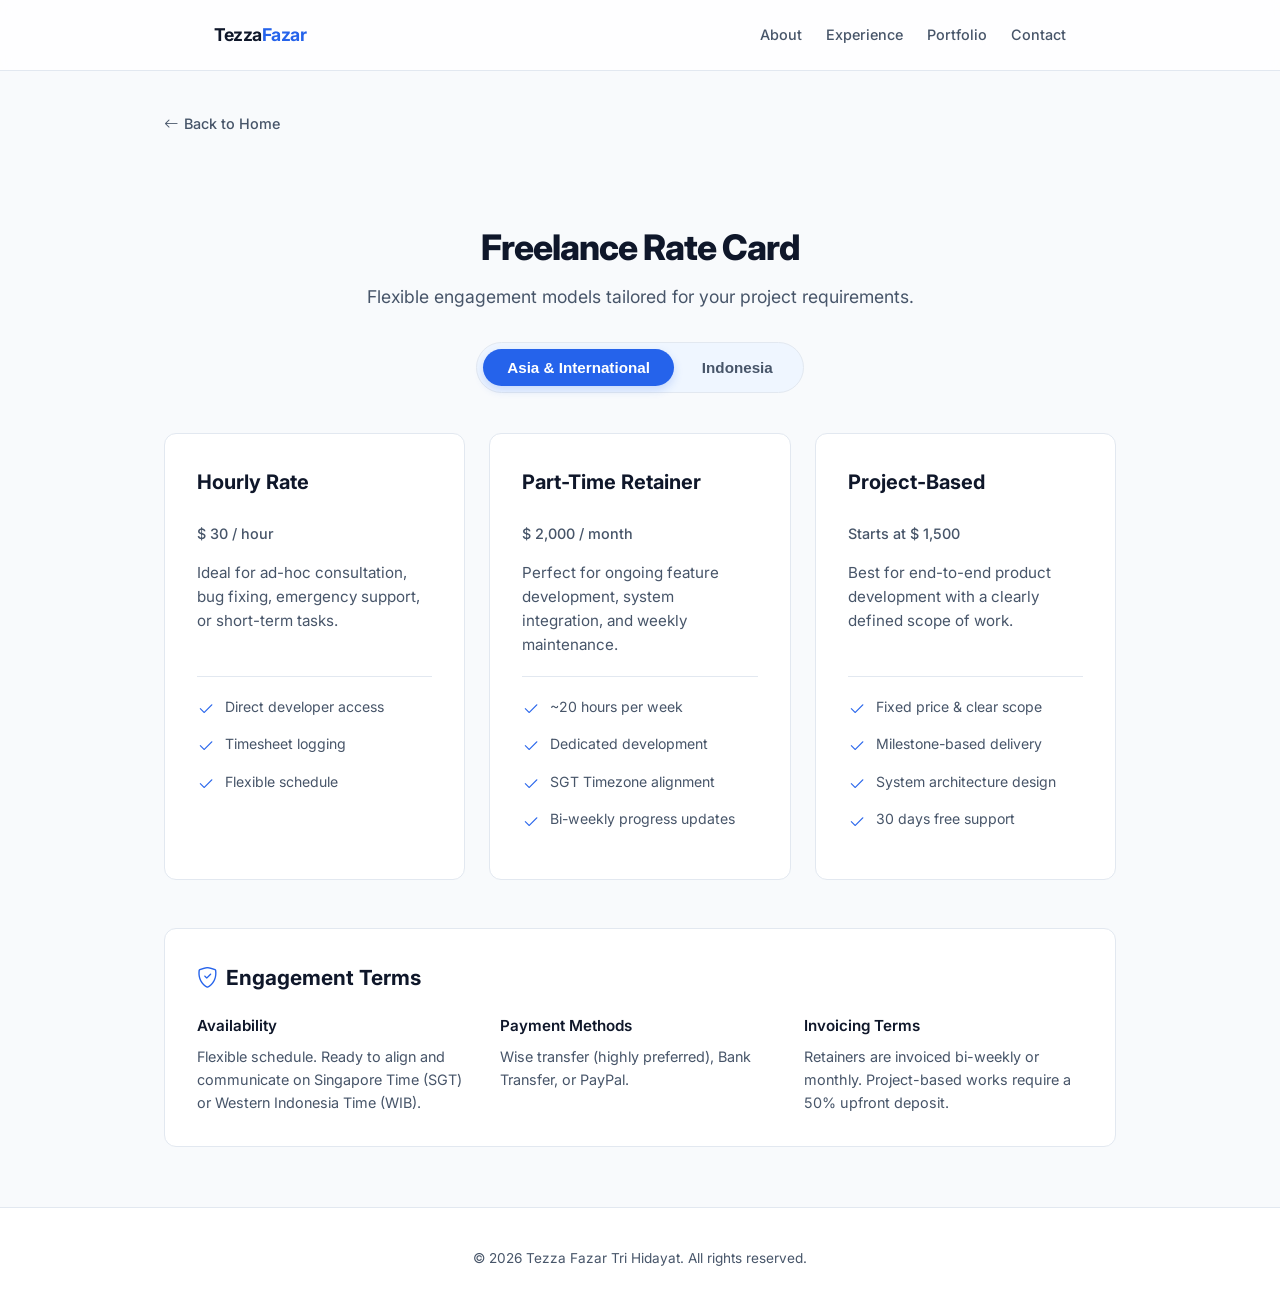
==== commit 2b0a5999: "Set fixed height on card-top to force perfect horizontal divider line alignment" ====
--- a/ratecard.html
+++ b/ratecard.html
@@ -6,13 +6,15 @@
   <meta content="width=device-width, initial-scale=1.0" name="viewport">
 
   <title>Rate Card | Tezza Fazar</title>
-  <meta content="Freelance rates and engagement models for Tezza Fazar Tri Hidayat, Backend Software Engineer." name="description">
+  <meta content="Freelance rates and engagement models for Tezza Fazar Tri Hidayat, Backend Software Engineer."
+    name="description">
 
   <!-- Favicons -->
   <link href="assets/img/TF.png" rel="icon" type="image/png" />
-  
+
   <!-- Google Fonts -->
-  <link href="https://fonts.googleapis.com/css2?family=Inter:wght@300;400;500;600;700;800&display=swap" rel="stylesheet">
+  <link href="https://fonts.googleapis.com/css2?family=Inter:wght@300;400;500;600;700;800&display=swap"
+    rel="stylesheet">
 
   <!-- Vendor CSS Files (for Icons) -->
   <link href="assets/vendor/bootstrap-icons/bootstrap-icons.css" rel="stylesheet">
@@ -21,20 +23,20 @@
 
   <!-- Main CSS File -->
   <link href="assets/css/style.css" rel="stylesheet">
-  
+
   <style>
     .ratecard-header {
       padding: 60px 0 30px 0;
       text-align: center;
     }
-    
+
     .ratecard-header h1 {
       font-size: 2.2rem;
       font-weight: 800;
       letter-spacing: -1px;
       margin-bottom: 8px;
     }
-    
+
     .ratecard-header p {
       color: var(--text-muted);
       font-size: 1.1rem;
@@ -108,24 +110,6 @@
       box-shadow: 0 12px 30px rgba(15, 23, 42, 0.05);
     }
 
-    .pricing-card.popular {
-      border: 2px solid var(--primary);
-    }
-
-    .popular-tag {
-      position: absolute;
-      top: 16px;
-      right: 16px;
-      background-color: var(--primary-light);
-      color: var(--primary);
-      font-size: 0.75rem;
-      font-weight: 700;
-      padding: 4px 12px;
-      border-radius: 100px;
-      text-transform: uppercase;
-      letter-spacing: 0.5px;
-    }
-
     .pricing-card h3 {
       font-size: 1.25rem;
       font-weight: 700;
@@ -153,6 +137,7 @@
     .card-top {
       display: flex;
       flex-direction: column;
+      height: 210px;
     }
 
     .pricing-card p.description {
@@ -261,7 +246,7 @@
   </header>
 
   <main class="container" style="padding-top: 40px;">
-    
+
     <a href="index.html" class="back-btn">
       <i class="bi bi-arrow-left"></i> Back to Home
     </a>
@@ -290,7 +275,8 @@
             <span class="currency">$</span><span class="amount" id="price-hourly">30</span>
             <span class="period">/ hour</span>
           </div>
-          <p class="description" id="desc-hourly">Ideal for ad-hoc consultation, bug fixing, emergency support, or short-term tasks.</p>
+          <p class="description" id="desc-hourly">Ideal for ad-hoc consultation, bug fixing, emergency support, or
+            short-term tasks.</p>
         </div>
         <ul>
           <li><i class="bi bi-check2"></i> <span id="lbl-h1">Direct developer access</span></li>
@@ -300,15 +286,15 @@
       </div>
 
       <!-- Part-Time Retainer -->
-      <div class="pricing-card popular">
-        <div class="popular-tag">Popular</div>
+      <div class="pricing-card">
         <div class="card-top">
           <h3>Part-Time Retainer</h3>
           <div class="price">
             <span class="currency">$</span><span class="amount" id="price-parttime">2,000</span>
             <span class="period">/ month</span>
           </div>
-          <p class="description" id="desc-parttime">Perfect for ongoing feature development, system integration, and weekly maintenance.</p>
+          <p class="description" id="desc-parttime">Perfect for ongoing feature development, system integration, and
+            weekly maintenance.</p>
         </div>
         <ul>
           <li><i class="bi bi-check2"></i> <span id="lbl-p1">~20 hours per week</span></li>
@@ -326,7 +312,8 @@
             <span class="currency">Starts at $</span><span class="amount" id="price-project">1,500</span>
             <span class="period"></span>
           </div>
-          <p class="description" id="desc-project">Best for end-to-end product development with a clearly defined scope of work.</p>
+          <p class="description" id="desc-project">Best for end-to-end product development with a clearly defined scope
+            of work.</p>
         </div>
         <ul>
           <li><i class="bi bi-check2"></i> <span id="lbl-f1">Fixed price & clear scope</span></li>
@@ -343,7 +330,8 @@
       <div class="terms-grid">
         <div class="term-item">
           <h4>Availability</h4>
-          <p id="term-avail">Flexible schedule. Ready to align and communicate on Singapore Time (SGT) or Western Indonesia Time (WIB).</p>
+          <p id="term-avail">Flexible schedule. Ready to align and communicate on Singapore Time (SGT) or Western
+            Indonesia Time (WIB).</p>
         </div>
         <div class="term-item">
           <h4>Payment Methods</h4>
@@ -351,7 +339,8 @@
         </div>
         <div class="term-item">
           <h4>Invoicing Terms</h4>
-          <p id="term-invoice">Retainers are invoiced bi-weekly or monthly. Project-based works require a 50% upfront deposit.</p>
+          <p id="term-invoice">Retainers are invoiced bi-weekly or monthly. Project-based works require a 50% upfront
+            deposit.</p>
         </div>
       </div>
     </div>
@@ -429,7 +418,7 @@
           el.innerText = data[region].currency + " ";
         }
       });
-      
+
       document.getElementById('price-hourly').innerText = data[region].hourly;
       document.getElementById('price-parttime').innerText = data[region].parttime;
       document.getElementById('price-project').innerText = data[region].project;
@@ -460,4 +449,4 @@
   </script>
 </body>
 
-</html>
+</html>
